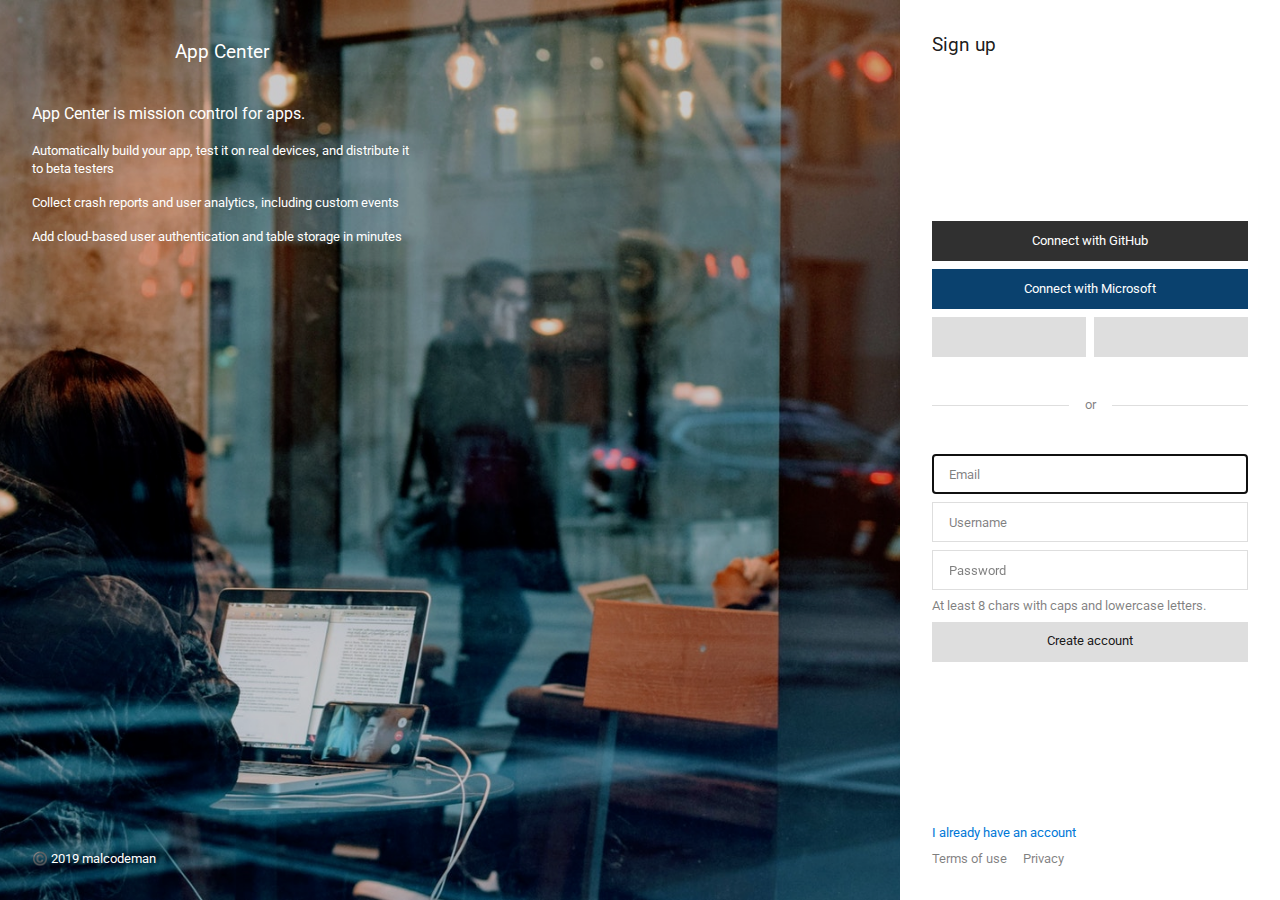
==== index.html @ cd7d6c2b "Replaces js with HTML5 form validation" ====
<!DOCTYPE html>
<html lang="en">
  <head>
    <meta charset="utf-8" />
    <meta
      name="viewport"
      content="width=device-width, initial-scale=1, shrink-to-fit=no"
    />
    <meta name="theme-color" content="#000000" />
    <link href="assets/css/style.css" rel="stylesheet" />
    <link
      href="https://fonts.googleapis.com/css?family=Roboto"
      rel="stylesheet"
    />
    <title>Sign up</title>
  </head>
  <body>
    <div class="page">
      <div class="hero-container">
        <div class="hero-content">
          <header>
            <div class="header-content">
              <h1 class="h1">App Center</h1>
              <h2 class="h2">App Center is mission control for apps.</h2>
              <ul class="list">
                <li class="list-item">
                  Automatically build your app, test it on real devices, and
                  distribute it to beta testers
                </li>
                <li class="list-item">
                  Collect crash reports and user analytics, including custom
                  events
                </li>
                <li class="list-item">
                  Add cloud-based user authentication and table storage in
                  minutes
                </li>
              </ul>
            </div>
          </header>
          <footer>
            <div class="footer-content">
              <span class="company-text">©️ 2019 malcodeman</span>
            </div>
          </footer>
        </div>
      </div>
      <div class="banner">
        <h2 class="h2">App center</h2>
      </div>
      <main class="main-container">
        <div class="main-content">
          <header>
            <div class="header-content">
              <h1 class="h1">
                Sign up
              </h1>
            </div>
          </header>
          <section>
            <div class="section-content">
              <div class="connect-btns-vertical">
                <a class="btn github" href="#">Connect with GitHub</a>
                <a class="btn microsoft" href="#">Connect with Microsoft</a>
              </div>
              <div class="connect-btns-horizontal">
                <a class="btn facebook" href="#"></a>
                <a class="btn google" href="#"></a>
              </div>
              <div class="content-divider">
                <span class="divider-text">or</span>
              </div>
              <form>
                <input
                  class="input"
                  type="email"
                  placeholder="Email"
                  autofocus="autofocus"
                  required="true"
                />
                <input
                  class="input"
                  type="text"
                  placeholder="Username"
                  required="true"
                />
                <input
                  class="input"
                  type="password"
                  placeholder="Password"
                  required="true"
                  pattern="(?=.*[a-z])(?=.*[A-Z]).{8,}"
                />
                <p class="input-warning">
                  At least 8 chars with caps and lowercase letters.
                </p>
                <button class="btn">Create account</button>
              </form>
            </div>
          </section>
          <footer>
            <div class="footer-content">
              <a class="redirect-link" href="login.html"
                >I already have an account</a
              >
              <div class="legal-links">
                <a class="link" href="#">Terms of use</a>
                <a class="link" href="#">Privacy</a>
                <span class="company-text">©️ 2019 malcodeman</span>
              </div>
            </div>
          </footer>
        </div>
      </main>
    </div>
  </body>
</html>
---- assets/css/style.css ----
body,
ul,
h1,
h2,
p {
  margin: 0;
}

a {
  text-decoration: none;
}

ul,
input,
button {
  padding: 0;
}

.h1 {
  font: 400 1.2rem/1.4 Roboto;
}

.h2 {
  font: 400 1rem/1.2 Roboto;
}

.page {
  display: flex;
  flex-direction: column;
  min-height: 100vh;
}

@media (min-width: 992px) {
  .page {
    flex-direction: row;
  }
}

/* Hero */

.hero-container {
  /* There are 3 test backgrounds available */
  background: #0078d7 center/cover url(images/backgrounds/bg3.jpg);
  display: none;
}

@media (min-width: 992px) {
  .hero-container {
    display: flex;
    flex-grow: 1;
  }
}

/* Color overlay is needed for text to be clearly visible */

.hero-content {
  background-color: rgba(0, 0, 0, 0.2);
  display: flex;
  flex-direction: column;
  justify-content: space-between;
  flex-grow: 1;
  padding: 2rem;
  color: #fff;
}

/* Max width is need so that header content doesn't go full width */

.header-content {
  max-width: 380px;
}

/* Header text, header content h1 repeats in main content */

.hero-content .header-content .h1 {
  align-items: center;
  background: repeat-x center url(images/logo.jpg);
  display: flex;
  height: 40px;
  justify-content: center;
  margin-bottom: 2rem;
}

/* Subheader text */

.header-content .h2 {
  margin-bottom: 1.2rem;
}

.list {
  font: 0.8rem/1.4 "Roboto";
  list-style-type: none;
}

.header-content .list .list-item {
  margin-bottom: 1rem;
}

.hero-content .footer-content .company-text {
  font: 0.8rem/1.4 "Roboto";
}

/* Banner */

.banner {
  align-items: center;
  background-color: #0078d7;
  display: flex;
  font: 400 0.8rem/1.2 "Roboto";
  justify-content: center;
  height: 40px;
  color: #fff;
}

@media (min-width: 992px) {
  .banner {
    display: none;
  }
}

/* Main */

.main-container {
  display: flex;
  flex-grow: 1;
  justify-content: center;
}

@media (min-width: 992px) {
  .main-container {
    flex-grow: 0;
    max-width: 380px;
    width: 100%;
  }
}

.main-content {
  display: flex;
  flex-direction: column;
  justify-content: space-between;
  width: 100%;
  max-width: 380px;
}

/* Header */

.main-container .main-content .header-content {
  /* Setting padding like this avoids using box-sizing in main content */
  padding: 2rem;
}

.main-container .header-content .h1 {
  color: rgba(0, 0, 0, 0.9);
  text-align: center;
}

@media (min-width: 992px) {
  .main-container .header-content .h1 {
    text-align: left;
  }
}

/* Section */

.main-content .section-content {
  padding: 2rem;
}

.connect-btns-vertical {
  margin-bottom: 0.5rem;
}

.btn {
  font: 0.8rem/1 "Roboto";
  border: 0;
  align-items: center;
  cursor: pointer;
  display: flex;
  height: 40px;
  justify-content: center;
  transition: background-color 80ms linear;
  background: no-repeat center/20px #dedede;
  width: 100%;
}

.btn:hover {
  background-color: #bfbfbf;
}

.connect-btns-vertical .btn {
  color: #fff;
  margin-bottom: 0.5rem;
}

/* Removes margin bottom from the last vertical button */

.connect-btns-vertical .btn:last-child {
  margin-bottom: 0;
}

.github {
  background-color: #303030;
}

.github:hover {
  background-color: #171717;
}

.microsoft {
  background-color: #0a416e;
}

.microsoft:hover {
  background-color: #005ca4;
}

.connect-btns-horizontal {
  display: flex;
  margin-bottom: 3rem;
}

/* Addes margin right to the first horizontal connect button, facebook */

.connect-btns-horizontal .btn:nth-child(1) {
  margin-right: 0.5rem;
}

.facebook {
  background-image: url(images/icons/facebook.svg);
}

.google {
  background-image: url(images/icons/google.svg);
}

/* Divider */

.content-divider {
  align-items: center;
  background-color: #dedede;
  display: flex;
  height: 1px;
  justify-content: center;
  margin-bottom: 3rem;
}

.divider-text {
  font: 0.8rem/1 "Roboto";
  color: rgba(0, 0, 0, 0.5);
  background-color: #fff;
  padding: 1rem;
}

/* Input */

.input {
  background-color: #fff;
  border: 1px solid #dedede;
  box-sizing: border-box;
  height: 40px;
  font: 0.8rem/1 "Roboto";
  width: 100%;
  margin-bottom: 0.5rem;
  text-indent: 1rem;
  color: rgba(0, 0, 0, 0.9);
}

/* https://developer.mozilla.org/en-US/docs/Web/CSS/::placeholder */

.input::placeholder {
  color: rgba(0, 0, 0, 0.5);
}

.section-content .redirect-link {
  font: 0.8rem/1.2 "Roboto";
  margin-bottom: 0.5rem;
  color: #0078d7;
  display: block;
}

.input-warning {
  font: 0.8rem/1.2 "Roboto";
  color: rgba(0, 0, 0, 0.5);
  margin-bottom: 0.5rem;
}

/* Call to action button */

.section-content button {
  color: rgba(0, 0, 0, 0.9);
}

/* Footer */

.main-content .footer-content {
  padding: 2rem;
}

/* Register/Login redirect link */

.footer-content .redirect-link {
  font: 0.8rem/1.4 "Roboto";
  color: #0078d7;
  text-align: center;
  /* Display block is necessary in order for text align and margin to work */
  display: block;
  margin-bottom: 0.5rem;
}

@media (min-width: 576px) {
  .footer-content .redirect-link {
    text-align: unset;
  }
}

.legal-links {
  align-items: center;
  display: flex;
  flex-direction: column;
}

@media (min-width: 576px) {
  .legal-links {
    flex-direction: row;
  }
}

.legal-links .link {
  color: rgba(0, 0, 0, 0.5);
  font: 0.8rem/1.4 "Roboto";
}

/* Adds margin right for the first link in content legal */

@media (min-width: 576px) {
  .legal-links .link:nth-child(1) {
    margin-right: 1rem;
  }
}

/* There is company text class in hero content footer */

.main-content .footer-content .company-text {
  font: 0.8rem/1.4 "Roboto";
  color: rgba(0, 0, 0, 0.5);
}

/* Pushes company text to the right */

@media (min-width: 576px) {
  .legal-links .company-text {
    margin-left: auto;
  }
}

/* Hides company text from main content footer because hero content is now visible */

@media (min-width: 992px) {
  .legal-links .company-text {
    display: none;
  }
}
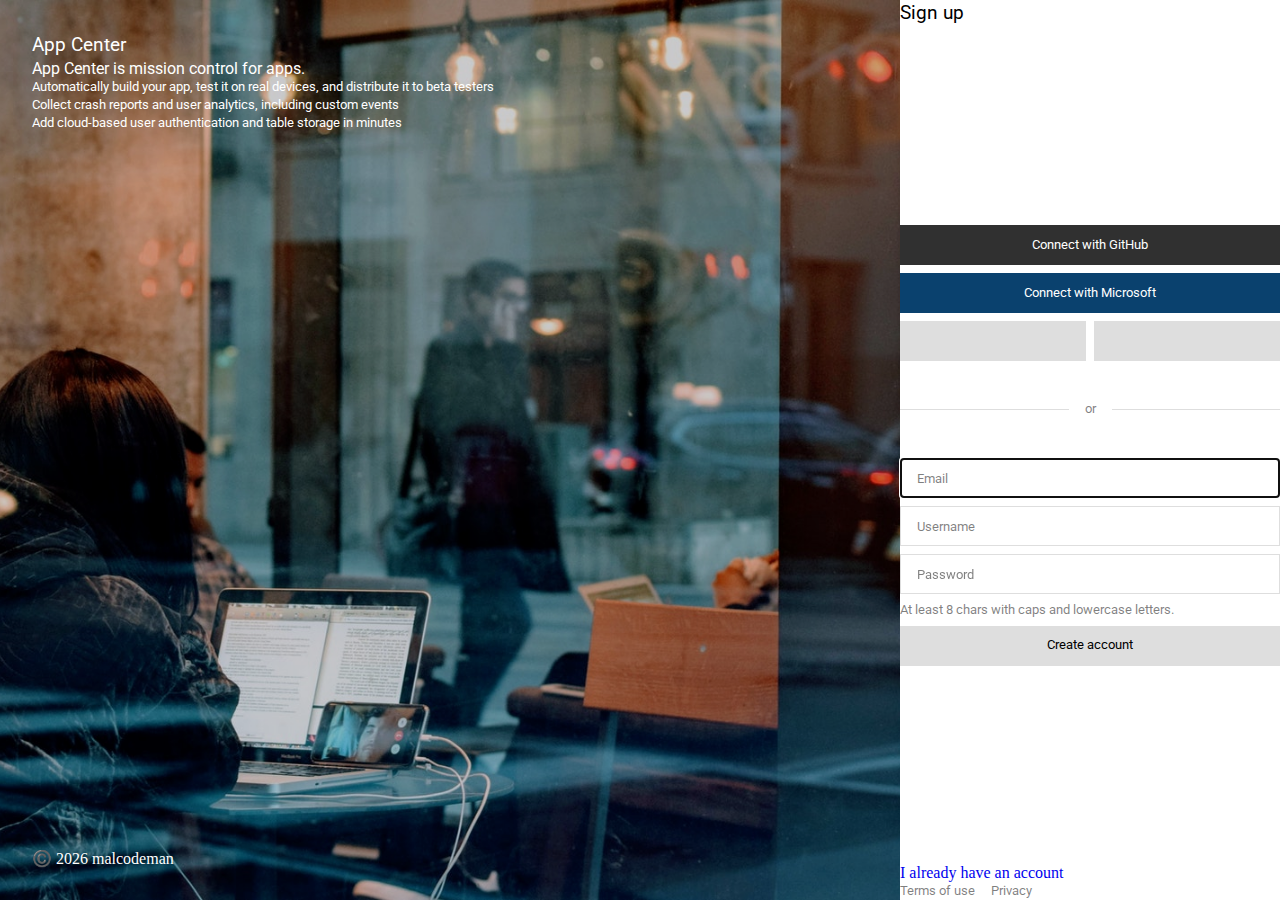
==== commit 4b91aef3: "Adds dynamic copyright year" ====
--- a/index.html
+++ b/index.html
@@ -12,36 +12,34 @@
       href="https://fonts.googleapis.com/css?family=Roboto"
       rel="stylesheet"
     />
+    <script src="assets/js/script.js" defer></script>
     <title>Sign up</title>
   </head>
   <body>
     <div class="page">
       <div class="hero-container">
         <div class="hero-content">
-          <header>
-            <div class="header-content">
-              <h1 class="h1">App Center</h1>
-              <h2 class="h2">App Center is mission control for apps.</h2>
-              <ul class="list">
-                <li class="list-item">
-                  Automatically build your app, test it on real devices, and
-                  distribute it to beta testers
-                </li>
-                <li class="list-item">
-                  Collect crash reports and user analytics, including custom
-                  events
-                </li>
-                <li class="list-item">
-                  Add cloud-based user authentication and table storage in
-                  minutes
-                </li>
-              </ul>
-            </div>
+          <header class="hero-content-header">
+            <h1 class="h1">App Center</h1>
+            <h2 class="h2">App Center is mission control for apps.</h2>
+            <ul class="list">
+              <li class="list-item">
+                Automatically build your app, test it on real devices, and
+                distribute it to beta testers
+              </li>
+              <li class="list-item">
+                Collect crash reports and user analytics, including custom
+                events
+              </li>
+              <li class="list-item">
+                Add cloud-based user authentication and table storage in minutes
+              </li>
+            </ul>
           </header>
-          <footer>
-            <div class="footer-content">
-              <span class="company-text">©️ 2019 malcodeman</span>
-            </div>
+          <footer class="hero-content-footer">
+            <span class="company-text"
+              >©️ <span id="copyrightYearDesktop"></span> malcodeman</span
+            >
           </footer>
         </div>
       </div>
@@ -50,64 +48,60 @@
       </div>
       <main class="main-container">
         <div class="main-content">
-          <header>
-            <div class="header-content">
-              <h1 class="h1">
-                Sign up
-              </h1>
+          <header class="main-content-header">
+            <h1 class="h1">
+              Sign up
+            </h1>
+          </header>
+          <section class="main-content-section">
+            <div class="connect-btns-vertical">
+              <a class="btn github" href="#">Connect with GitHub</a>
+              <a class="btn microsoft" href="#">Connect with Microsoft</a>
             </div>
-          </header>
-          <section>
-            <div class="section-content">
-              <div class="connect-btns-vertical">
-                <a class="btn github" href="#">Connect with GitHub</a>
-                <a class="btn microsoft" href="#">Connect with Microsoft</a>
-              </div>
-              <div class="connect-btns-horizontal">
-                <a class="btn facebook" href="#"></a>
-                <a class="btn google" href="#"></a>
-              </div>
-              <div class="content-divider">
-                <span class="divider-text">or</span>
-              </div>
-              <form>
-                <input
-                  class="input"
-                  type="email"
-                  placeholder="Email"
-                  autofocus="autofocus"
-                  required="true"
-                />
-                <input
-                  class="input"
-                  type="text"
-                  placeholder="Username"
-                  required="true"
-                />
-                <input
-                  class="input"
-                  type="password"
-                  placeholder="Password"
-                  required="true"
-                  pattern="(?=.*[a-z])(?=.*[A-Z]).{8,}"
-                />
-                <p class="input-warning">
-                  At least 8 chars with caps and lowercase letters.
-                </p>
-                <button class="btn">Create account</button>
-              </form>
+            <div class="connect-btns-horizontal">
+              <a class="btn facebook" href="#"></a>
+              <a class="btn google" href="#"></a>
             </div>
+            <div class="content-divider">
+              <span class="divider-text">or</span>
+            </div>
+            <form>
+              <input
+                class="input"
+                type="email"
+                placeholder="Email"
+                autofocus="autofocus"
+                required="true"
+              />
+              <input
+                class="input"
+                type="text"
+                placeholder="Username"
+                required="true"
+              />
+              <input
+                class="input"
+                type="password"
+                placeholder="Password"
+                required="true"
+                pattern="(?=.*[a-z])(?=.*[A-Z]).{8,}"
+              />
+              <p class="input-warning">
+                At least 8 chars with caps and lowercase letters.
+              </p>
+              <button class="btn">Create account</button>
+            </form>
           </section>
-          <footer>
-            <div class="footer-content">
-              <a class="redirect-link" href="login.html"
-                >I already have an account</a
+          <footer class="main-content-footer">
+            <a class="redirect-link" href="login.html"
+              >I already have an account</a
+            >
+            <div class="legal-links">
+              <a class="link" href="#">Terms of use</a>
+              <a class="link" href="#">Privacy</a>
+              <span class="company-text"
+                >©️ <span id="copyrightYearMobile"></span> malcodeman</span
               >
-              <div class="legal-links">
-                <a class="link" href="#">Terms of use</a>
-                <a class="link" href="#">Privacy</a>
-                <span class="company-text">©️ 2019 malcodeman</span>
-              </div>
             </div>
           </footer>
         </div>
